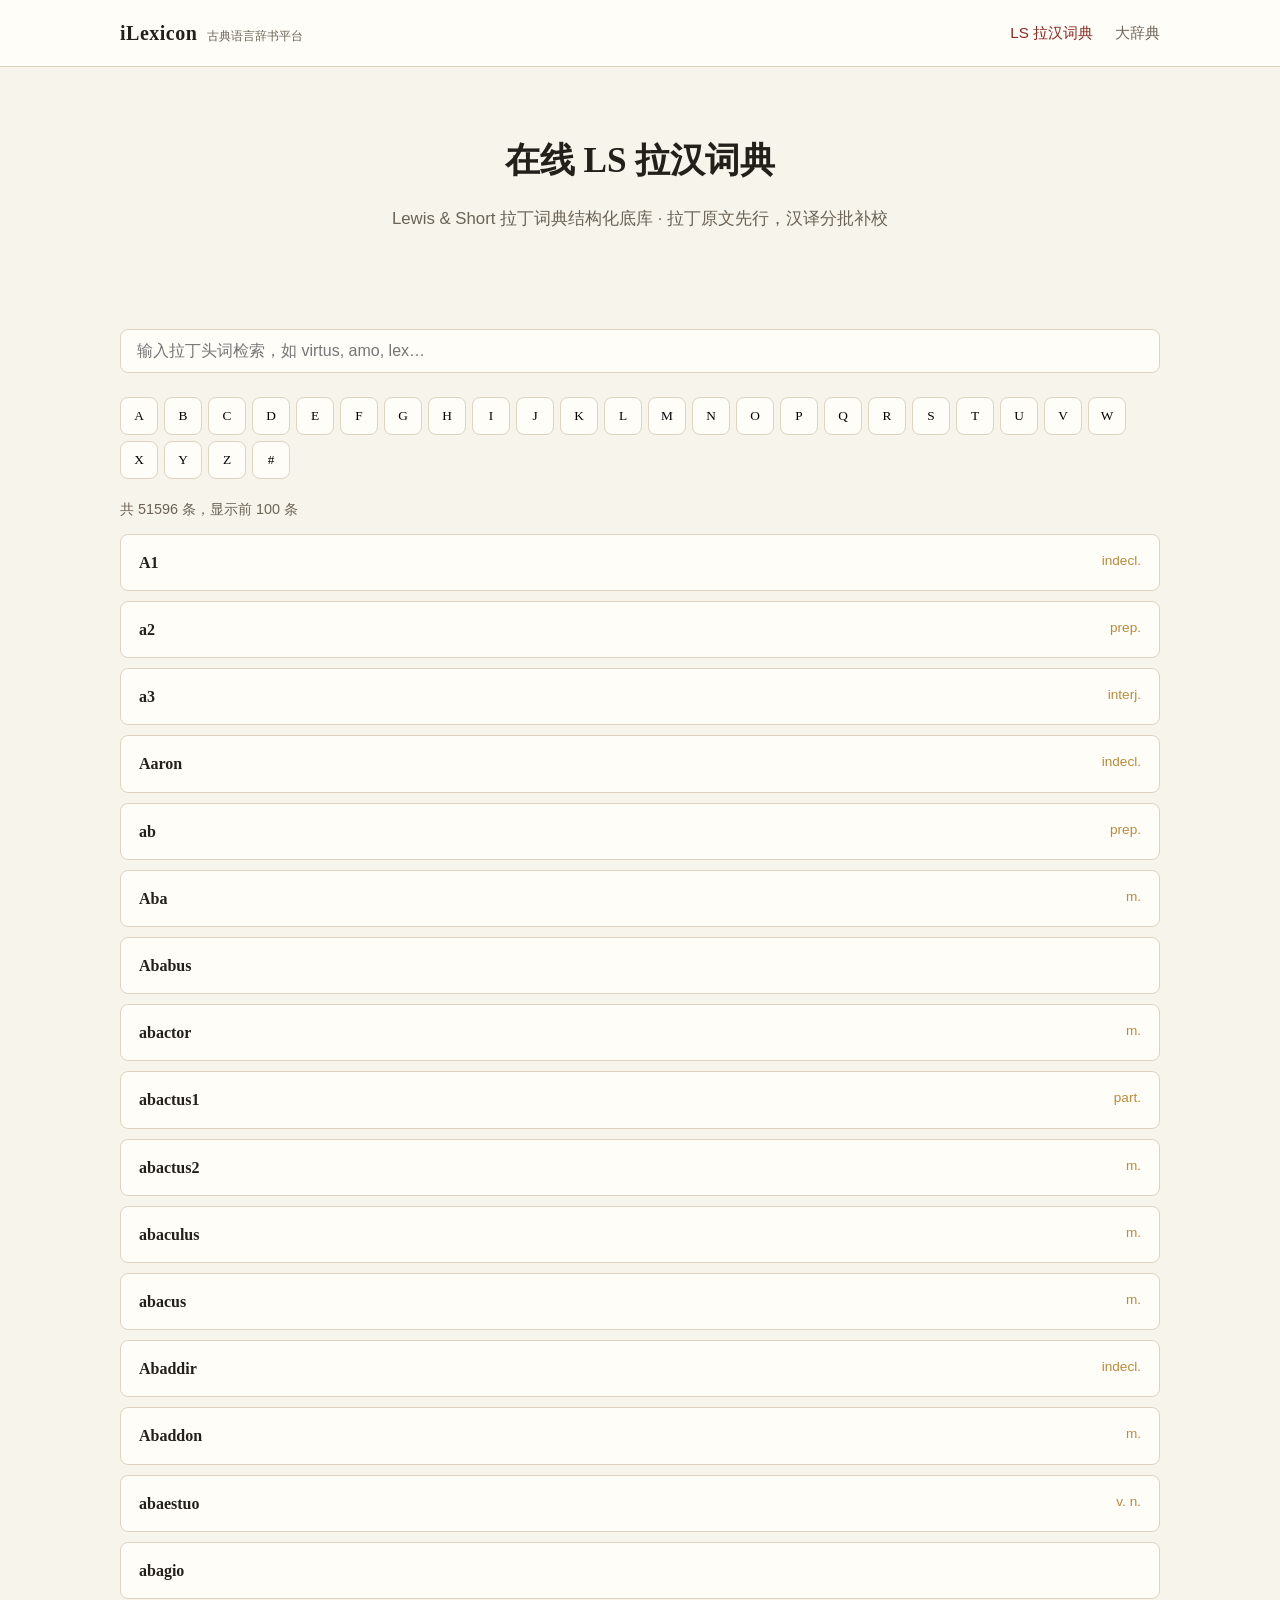
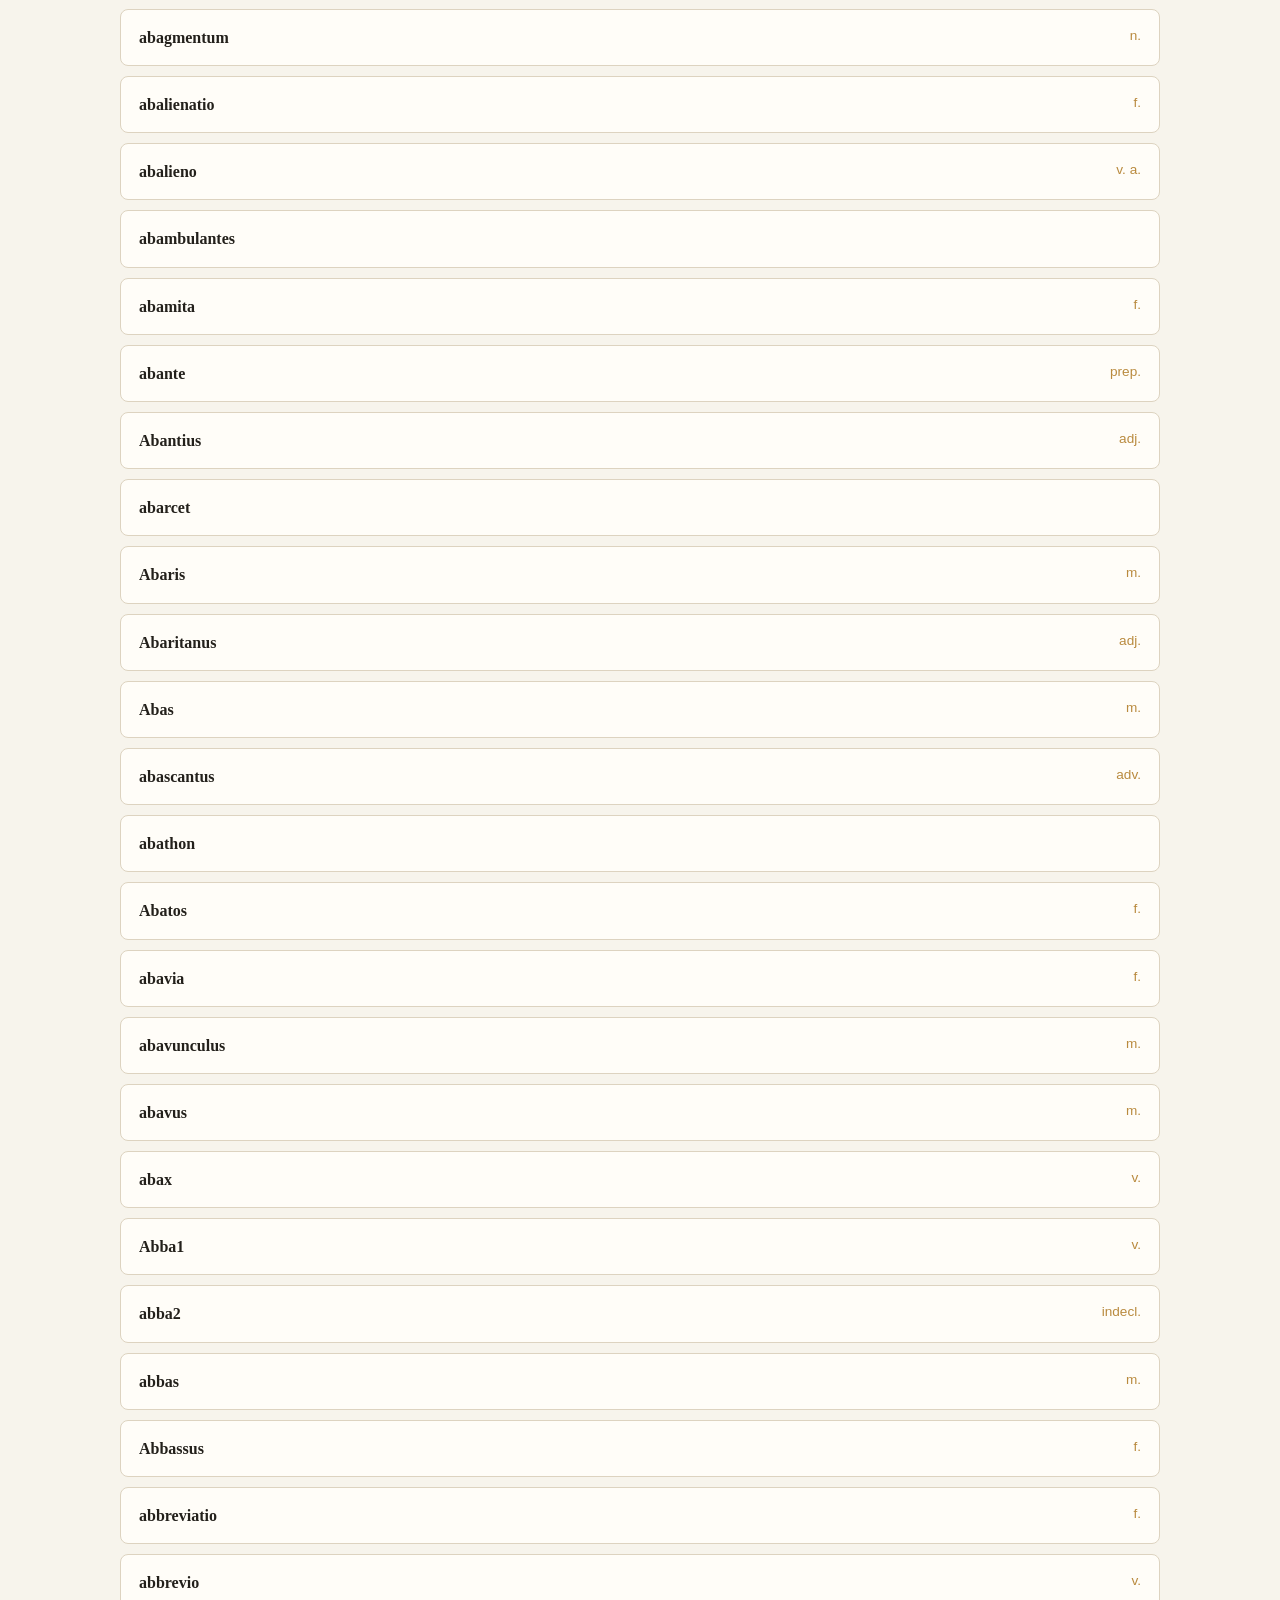
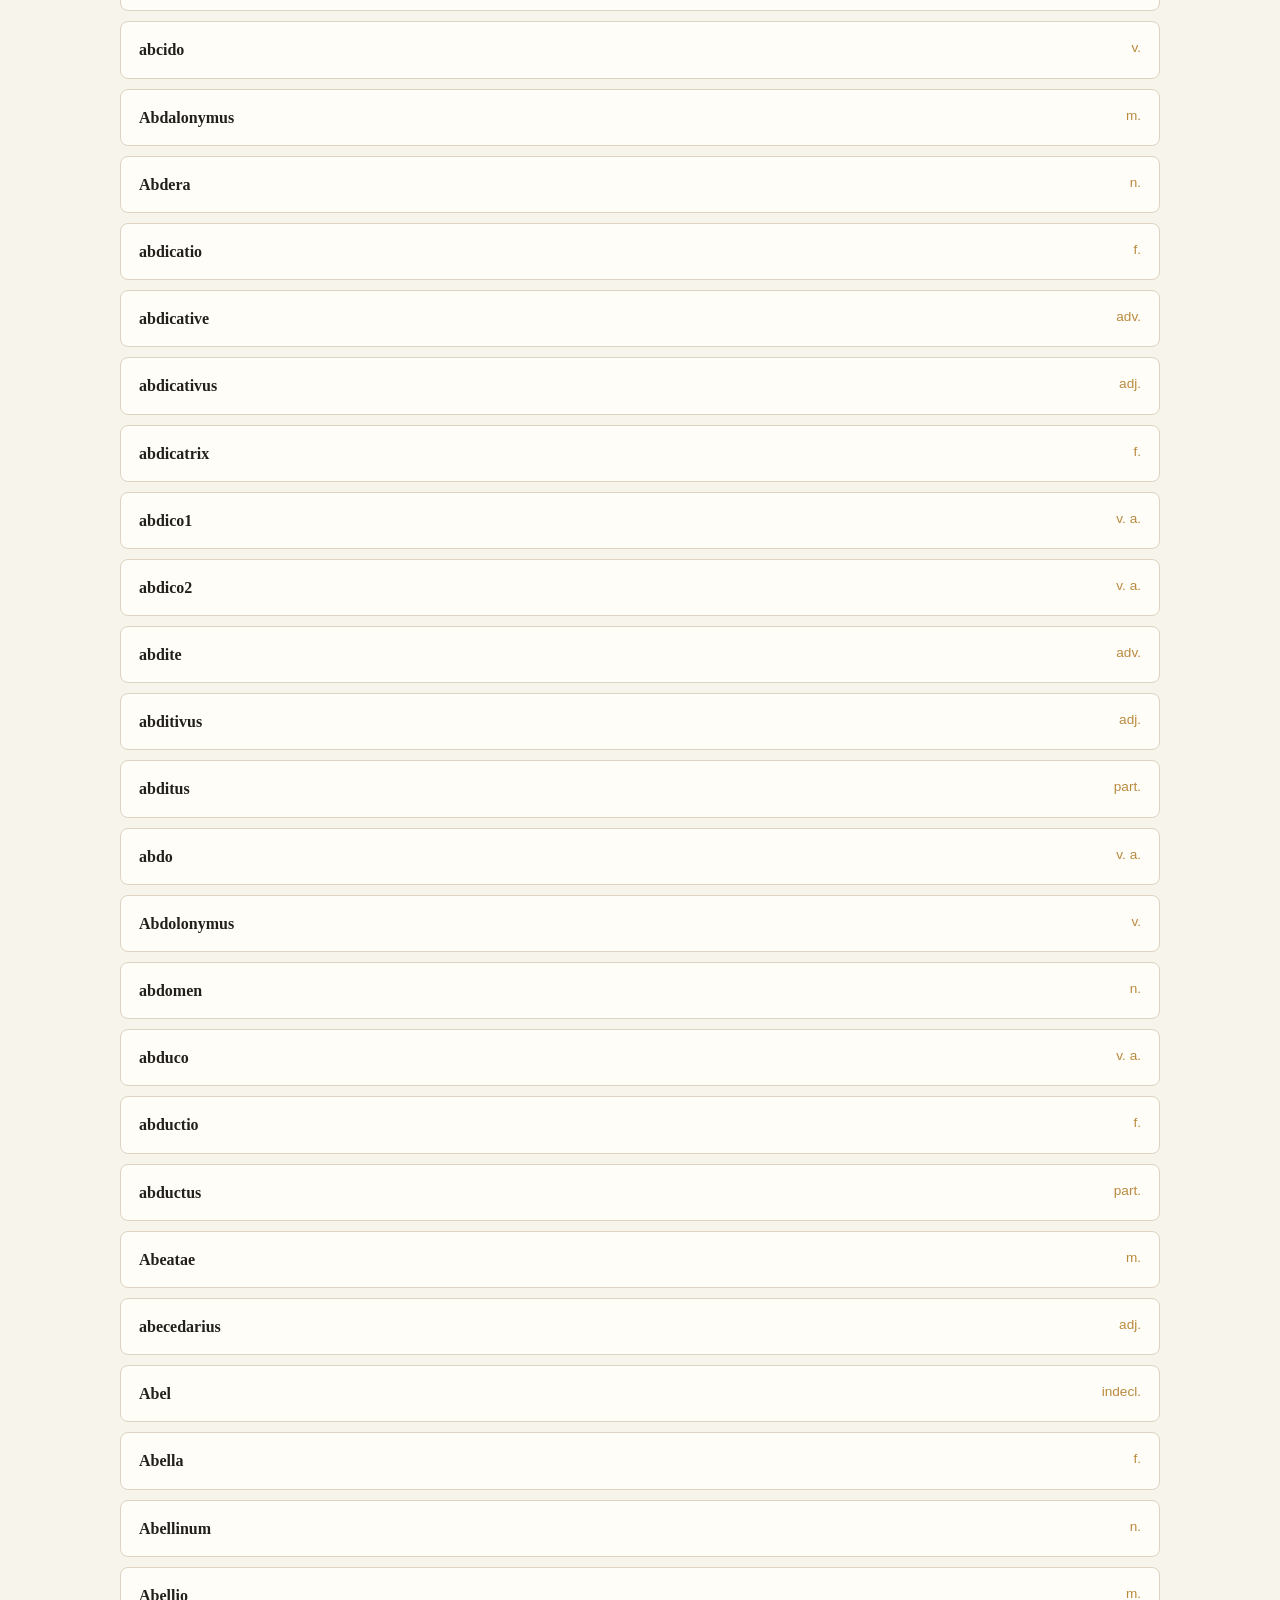
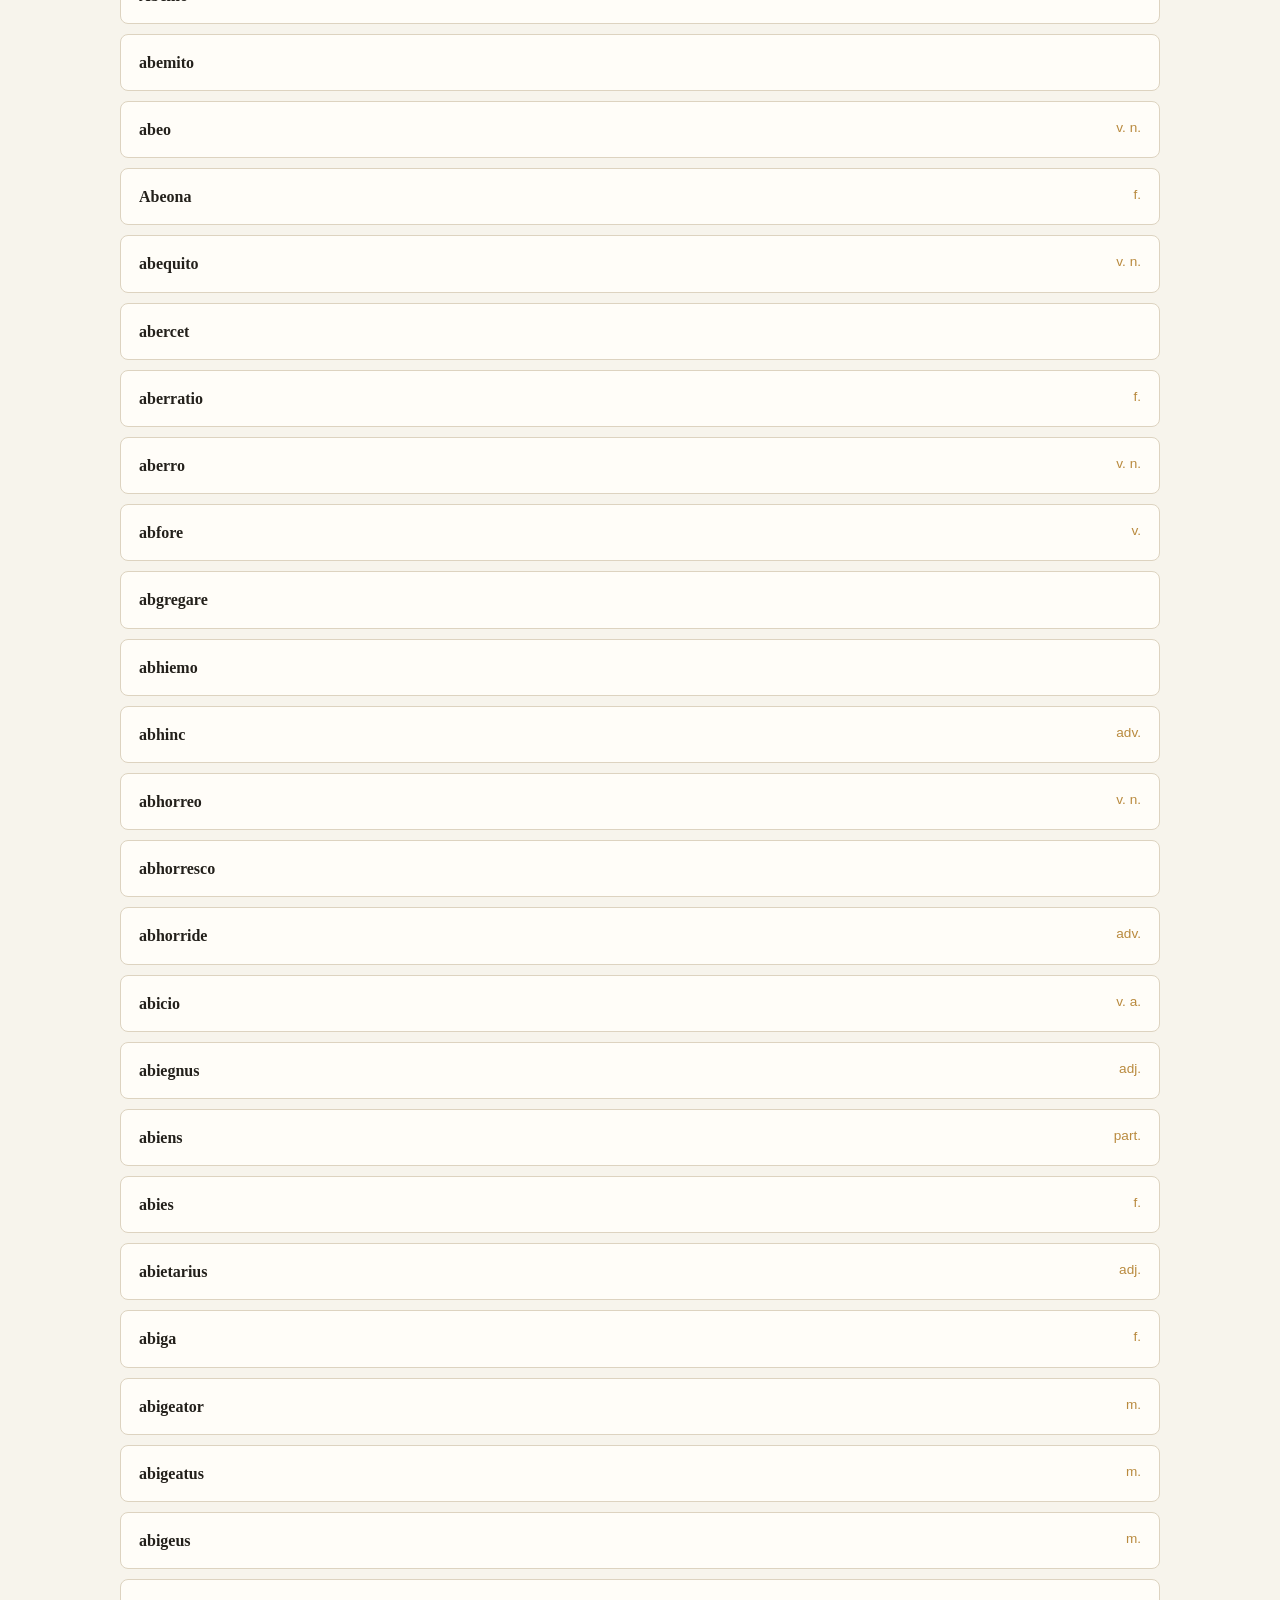
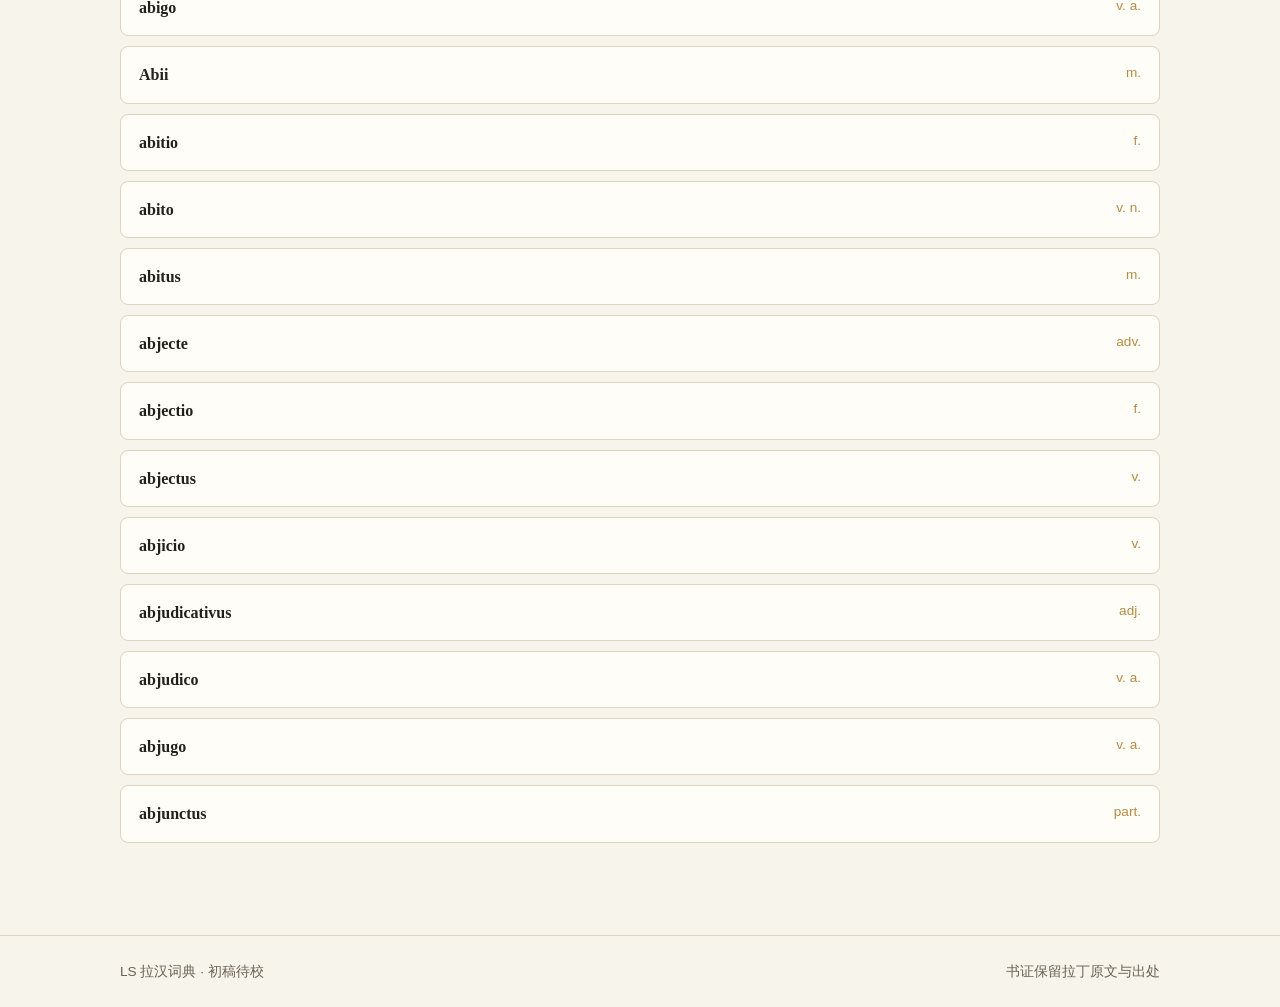
==== ls.html @ 72907d19 "iLexicon static site: LS dictionary + Magnum placeholder" ====
<!DOCTYPE html>
<html lang="zh-CN">
<head>
    <meta charset="UTF-8">
    <meta name="viewport" content="width=device-width, initial-scale=1.0">
    <title>在线 LS 拉汉词典 | iLexicon</title>
    <link rel="stylesheet" href="assets/css/style.css">
</head>
<body>
    <nav class="navbar">
        <div class="nav-container">
            <a href="index.html" class="logo-link">
                <span class="logo-text">iLexicon</span>
                <span class="logo-sub">古典语言辞书平台</span>
            </a>
            <div class="nav-menu">
                <a href="ls.html" class="nav-link active">LS 拉汉词典</a>
                <a href="magnum.html" class="nav-link">大辞典</a>
            </div>
        </div>
    </nav>

    <header class="hero">
        <div class="container">
            <h1 class="hero-title">在线 LS 拉汉词典</h1>
            <p class="hero-sub">Lewis &amp; Short 拉丁词典结构化底库 · 拉丁原文先行，汉译分批补校</p>
        </div>
    </header>

    <main class="container">
        <section class="section">
            <div class="toolbar">
                <input id="search" class="search-box" type="text" placeholder="输入拉丁头词检索，如 virtus, amo, lex…" autocomplete="off">
            </div>
            <div id="alpha" class="alpha-bar"></div>
            <div id="meta" class="result-meta"></div>
            <div id="results" class="result-list"></div>
            <div id="detail" class="detail" style="display:none;"></div>
        </section>
    </main>

    <footer>
        <div class="container footer-inner">
            <span>LS 拉汉词典 · 初稿待校</span>
            <span>书证保留拉丁原文与出处</span>
        </div>
    </footer>

    <script src="assets/js/ls.js"></script>
</body>
</html>
---- assets/css/style.css ----
:root {
    --bg: #f7f4ec;
    --bg-card: #fffdf8;
    --ink: #23201b;
    --ink-light: #6b6355;
    --border: #ddd3c0;
    --primary: #8a2b25;
    --primary-dark: #6d1f1a;
    --accent: #b98a3e;
    --radius: 10px;
    --shadow: 0 6px 20px rgba(60, 45, 20, 0.10);
    --serif: 'Noto Serif SC', 'Songti SC', Georgia, serif;
    --sans: 'Noto Sans SC', 'PingFang SC', sans-serif;
}

* { box-sizing: border-box; margin: 0; padding: 0; }

body {
    background: var(--bg);
    color: var(--ink);
    font-family: var(--sans);
    line-height: 1.7;
}

.container { max-width: 1080px; margin: 0 auto; padding: 0 20px; }

/* 顶部导航 */
.navbar {
    background: var(--bg-card);
    border-bottom: 1px solid var(--border);
    position: sticky; top: 0; z-index: 20;
}
.nav-container {
    display: flex; align-items: center; justify-content: space-between;
    padding: 16px 20px; max-width: 1080px; margin: 0 auto;
}
.logo-link { display: flex; align-items: baseline; gap: 10px; text-decoration: none; color: var(--ink); }
.logo-text { font-family: var(--serif); font-size: 1.25rem; font-weight: 700; letter-spacing: 0.5px; }
.logo-sub { font-size: 0.78rem; color: var(--ink-light); }
.nav-menu { display: flex; gap: 22px; }
.nav-link { text-decoration: none; color: var(--ink-light); font-size: 0.95rem; }
.nav-link:hover, .nav-link.active { color: var(--primary); }

/* 英雄区 */
.hero { padding: 64px 0 40px; text-align: center; }
.hero-title { font-family: var(--serif); font-size: 2.2rem; margin-bottom: 14px; }
.hero-sub { color: var(--ink-light); font-size: 1.05rem; max-width: 640px; margin: 0 auto; }

/* 版块卡片 */
.section { padding: 32px 0; }
.section-title { font-family: var(--serif); font-size: 1.4rem; margin-bottom: 24px; text-align: center; }
.grid { display: grid; grid-template-columns: repeat(2, 1fr); gap: 24px; }
.card {
    background: var(--bg-card); border: 1px solid var(--border);
    border-radius: var(--radius); padding: 28px; box-shadow: var(--shadow);
    display: flex; flex-direction: column; gap: 12px;
}
.card-icon { font-size: 1.8rem; color: var(--primary); }
.card-title { font-family: var(--serif); font-size: 1.25rem; }
.card-title-latin { font-style: italic; color: var(--ink-light); font-size: 0.95rem; }
.card-brief { color: var(--ink-light); flex-grow: 1; }
.btn {
    display: inline-flex; align-items: center; gap: 8px;
    padding: 10px 18px; border-radius: 8px; text-decoration: none;
    font-weight: 500; border: 1px solid var(--primary);
}
.btn-primary { background: var(--primary); color: #fff; }
.btn-primary:hover { background: var(--primary-dark); }
.btn-outline { background: transparent; color: var(--primary); }
.btn-outline:hover { background: rgba(138, 43, 37, 0.08); }

/* 词典页 */
.toolbar { display: flex; gap: 12px; flex-wrap: wrap; margin: 24px 0; align-items: center; }
.search-box {
    flex: 1; min-width: 220px; padding: 12px 16px; font-size: 1rem;
    border: 1px solid var(--border); border-radius: 8px; background: var(--bg-card);
}
.search-box:focus { outline: none; border-color: var(--primary); }
.alpha-bar { display: flex; flex-wrap: wrap; gap: 6px; margin-bottom: 18px; }
.alpha-bar button {
    width: 38px; height: 38px; border: 1px solid var(--border); background: var(--bg-card);
    border-radius: 8px; cursor: pointer; font-family: var(--serif);
}
.alpha-bar button.active, .alpha-bar button:hover { background: var(--primary); color: #fff; border-color: var(--primary); }
.result-meta { color: var(--ink-light); font-size: 0.9rem; margin-bottom: 12px; }
.result-list { display: grid; gap: 10px; }
.result-item {
    background: var(--bg-card); border: 1px solid var(--border); border-radius: 8px;
    padding: 14px 18px; cursor: pointer; display: flex; justify-content: space-between; gap: 12px;
}
.result-item:hover { border-color: var(--primary); }
.result-head { font-family: var(--serif); font-weight: 700; }
.result-pos { color: var(--accent); font-size: 0.85rem; }

/* 详情 */
.detail {
    background: var(--bg-card); border: 1px solid var(--border); border-radius: var(--radius);
    padding: 28px; margin-top: 20px;
}
.detail-head { display: flex; align-items: baseline; gap: 14px; flex-wrap: wrap; margin-bottom: 10px; }
.detail-title { font-family: var(--serif); font-size: 1.6rem; }
.detail-pos { color: var(--accent); font-style: italic; }
.detail-etym { color: var(--ink-light); font-size: 0.92rem; margin-bottom: 16px; }
.detail-body { white-space: pre-wrap; }
.detail-body h4 { font-family: var(--serif); margin: 14px 0 6px; }
.zh-block { border-left: 3px solid var(--accent); padding-left: 14px; margin: 12px 0; }
.tag { display: inline-block; font-size: 0.75rem; color: var(--ink-light); border: 1px solid var(--border); border-radius: 6px; padding: 2px 8px; }
.pending { color: var(--ink-light); font-style: italic; }

footer { margin-top: 60px; border-top: 1px solid var(--border); padding: 24px 0; color: var(--ink-light); font-size: 0.85rem; }
.footer-inner { display: flex; justify-content: space-between; flex-wrap: wrap; gap: 10px; }

@media (max-width: 720px) {
    .grid { grid-template-columns: 1fr; }
    .hero-title { font-size: 1.6rem; }
    .nav-menu { gap: 14px; }
}
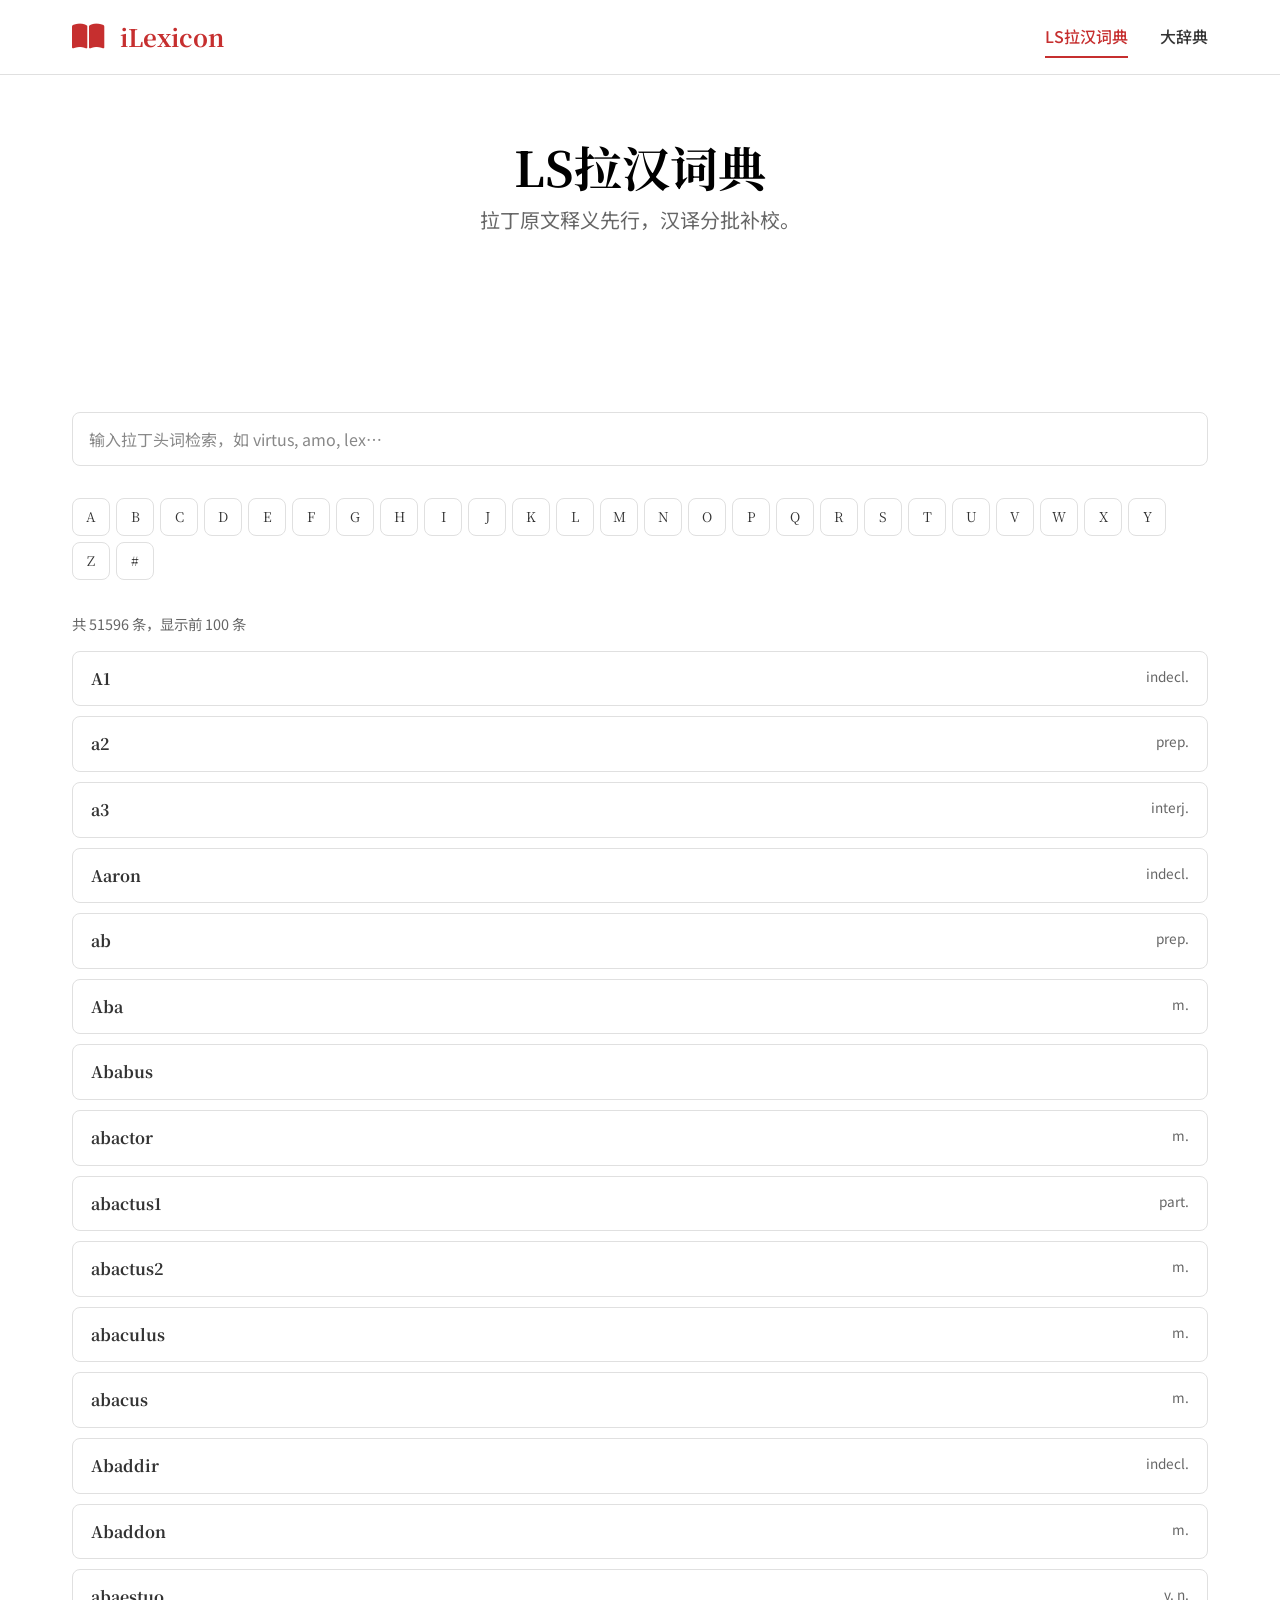
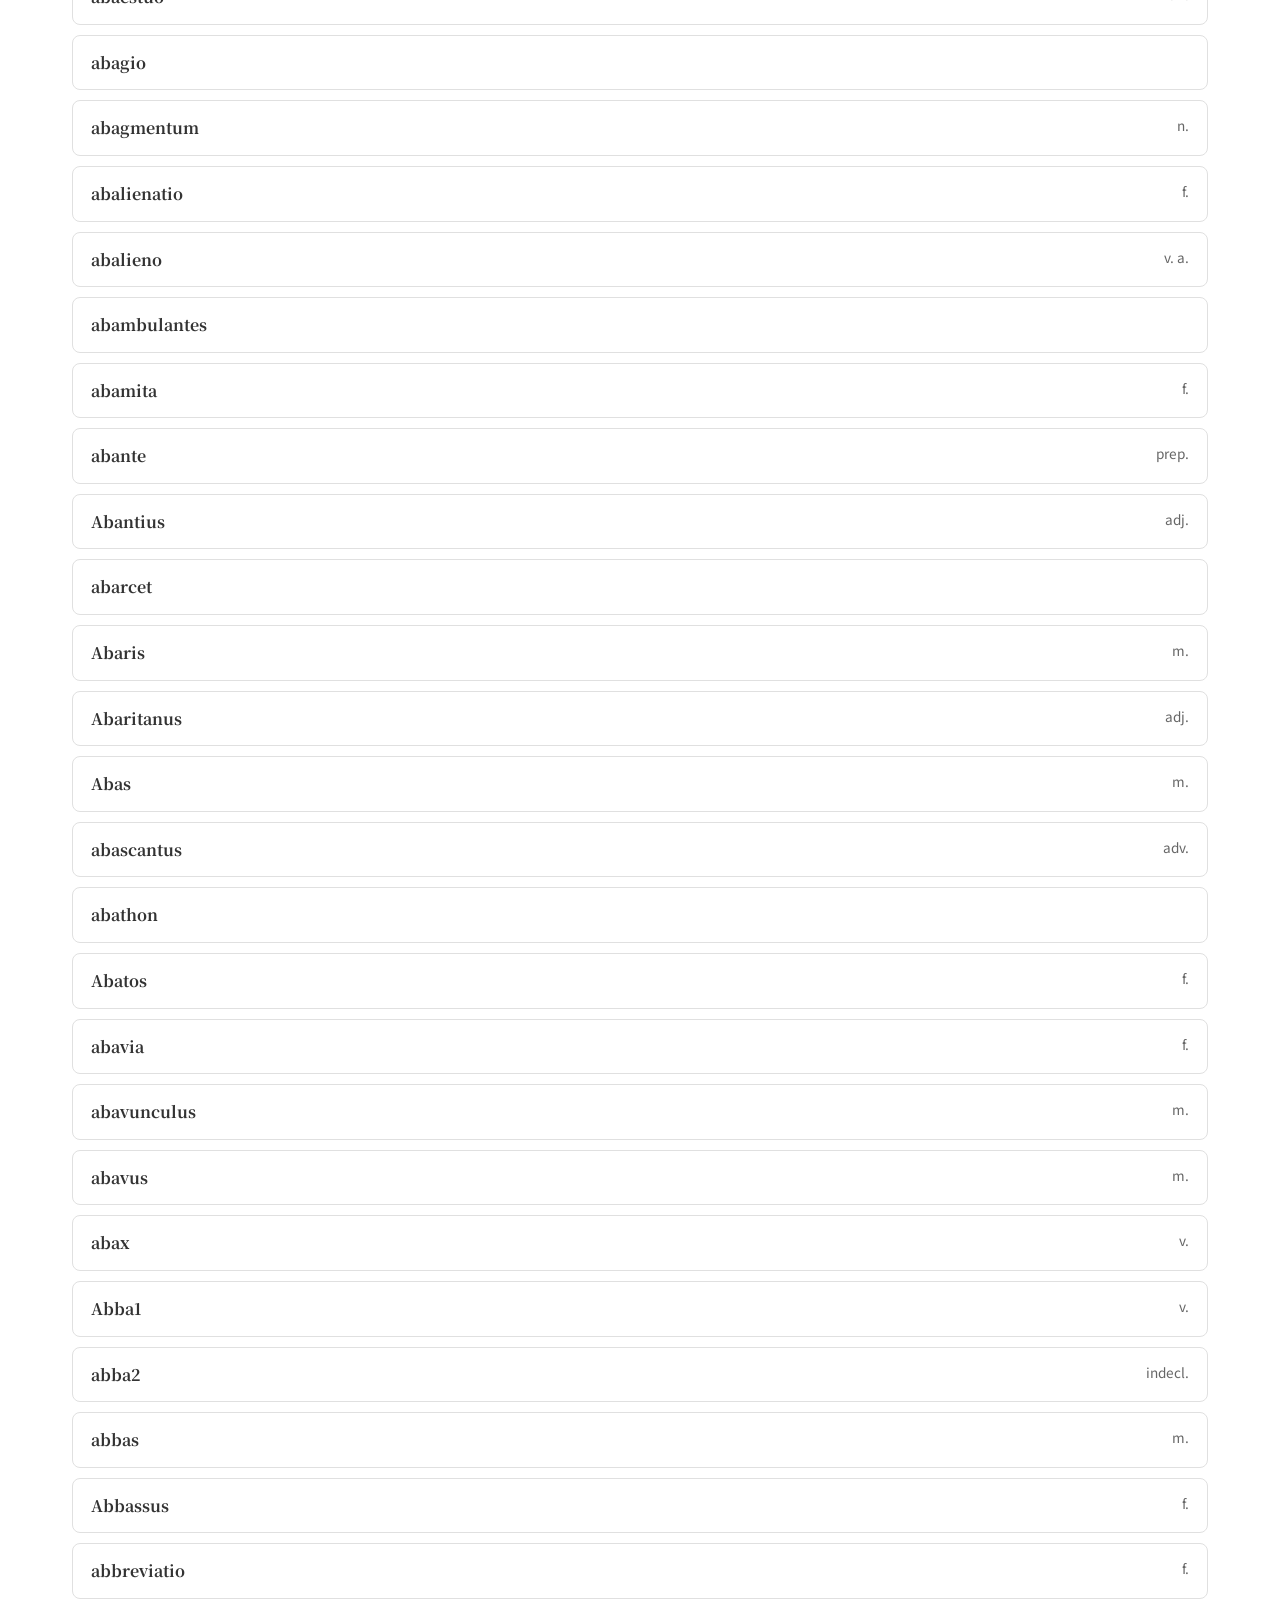
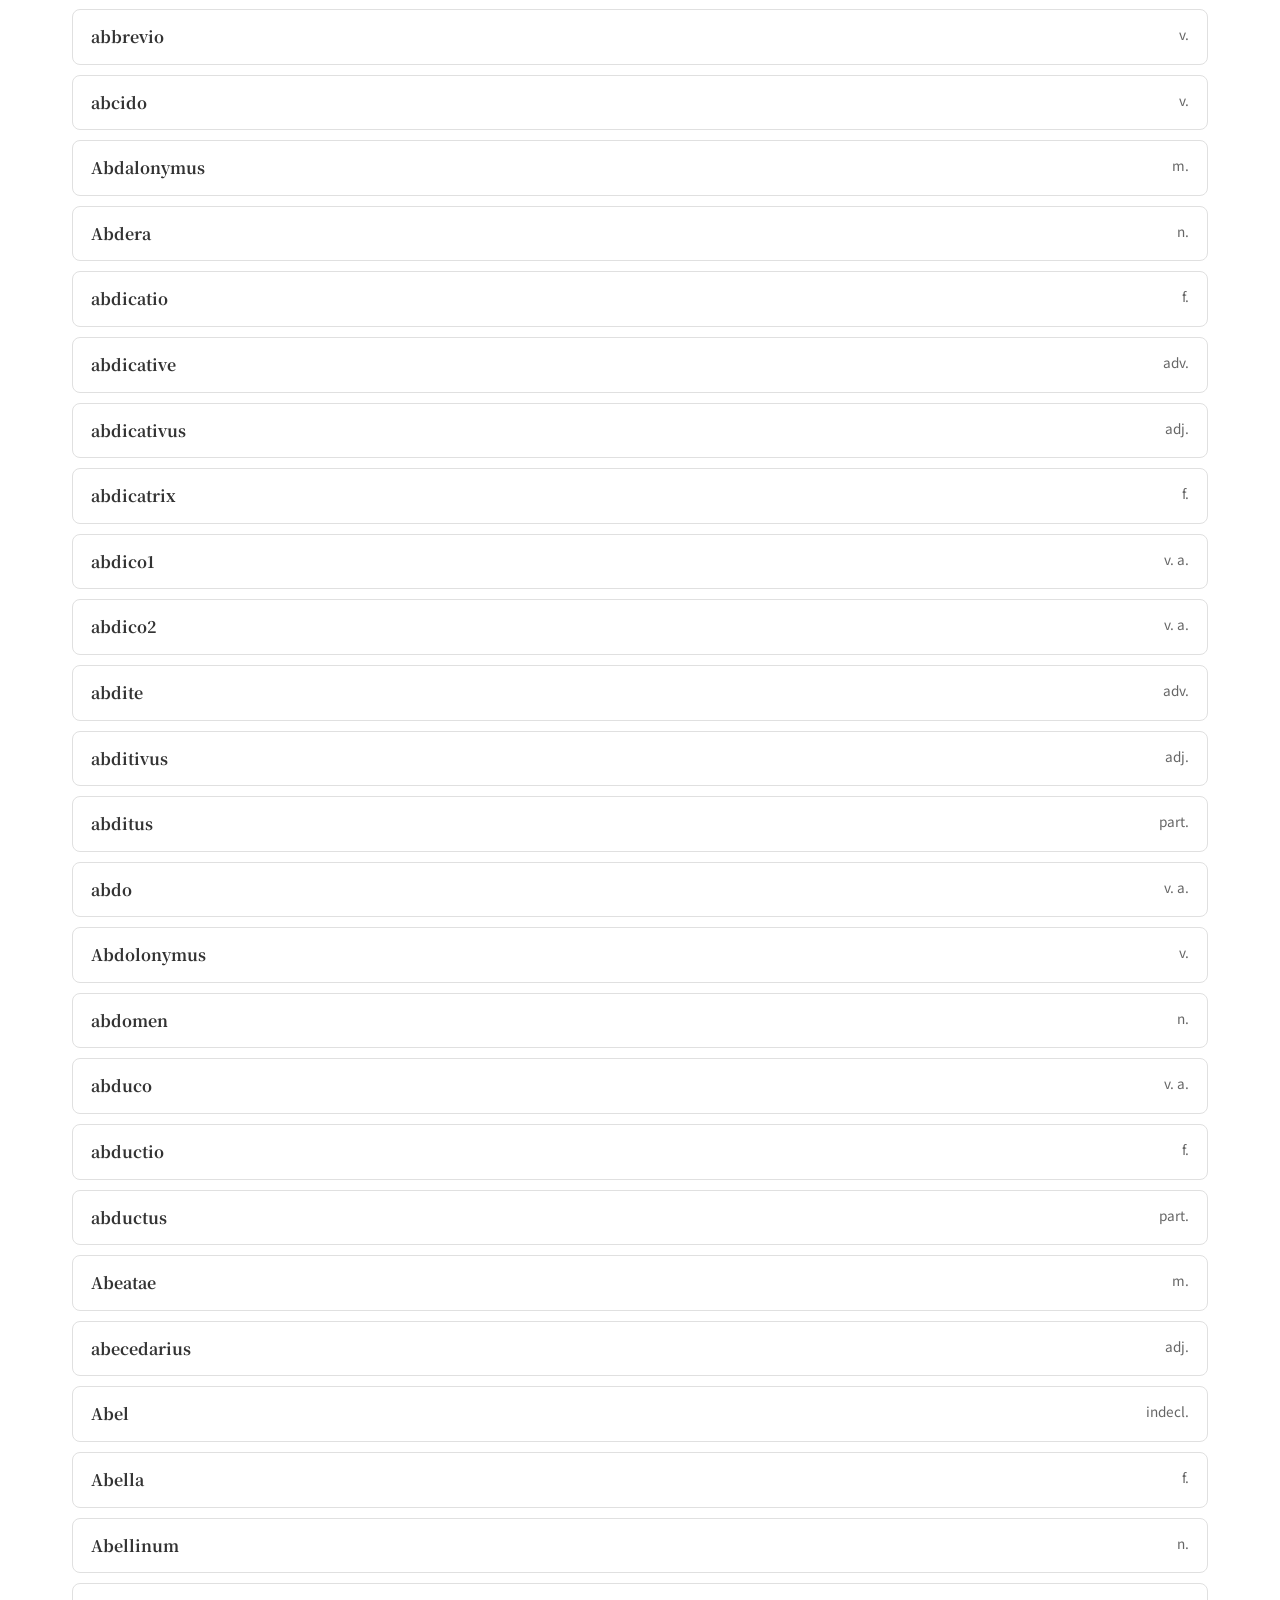
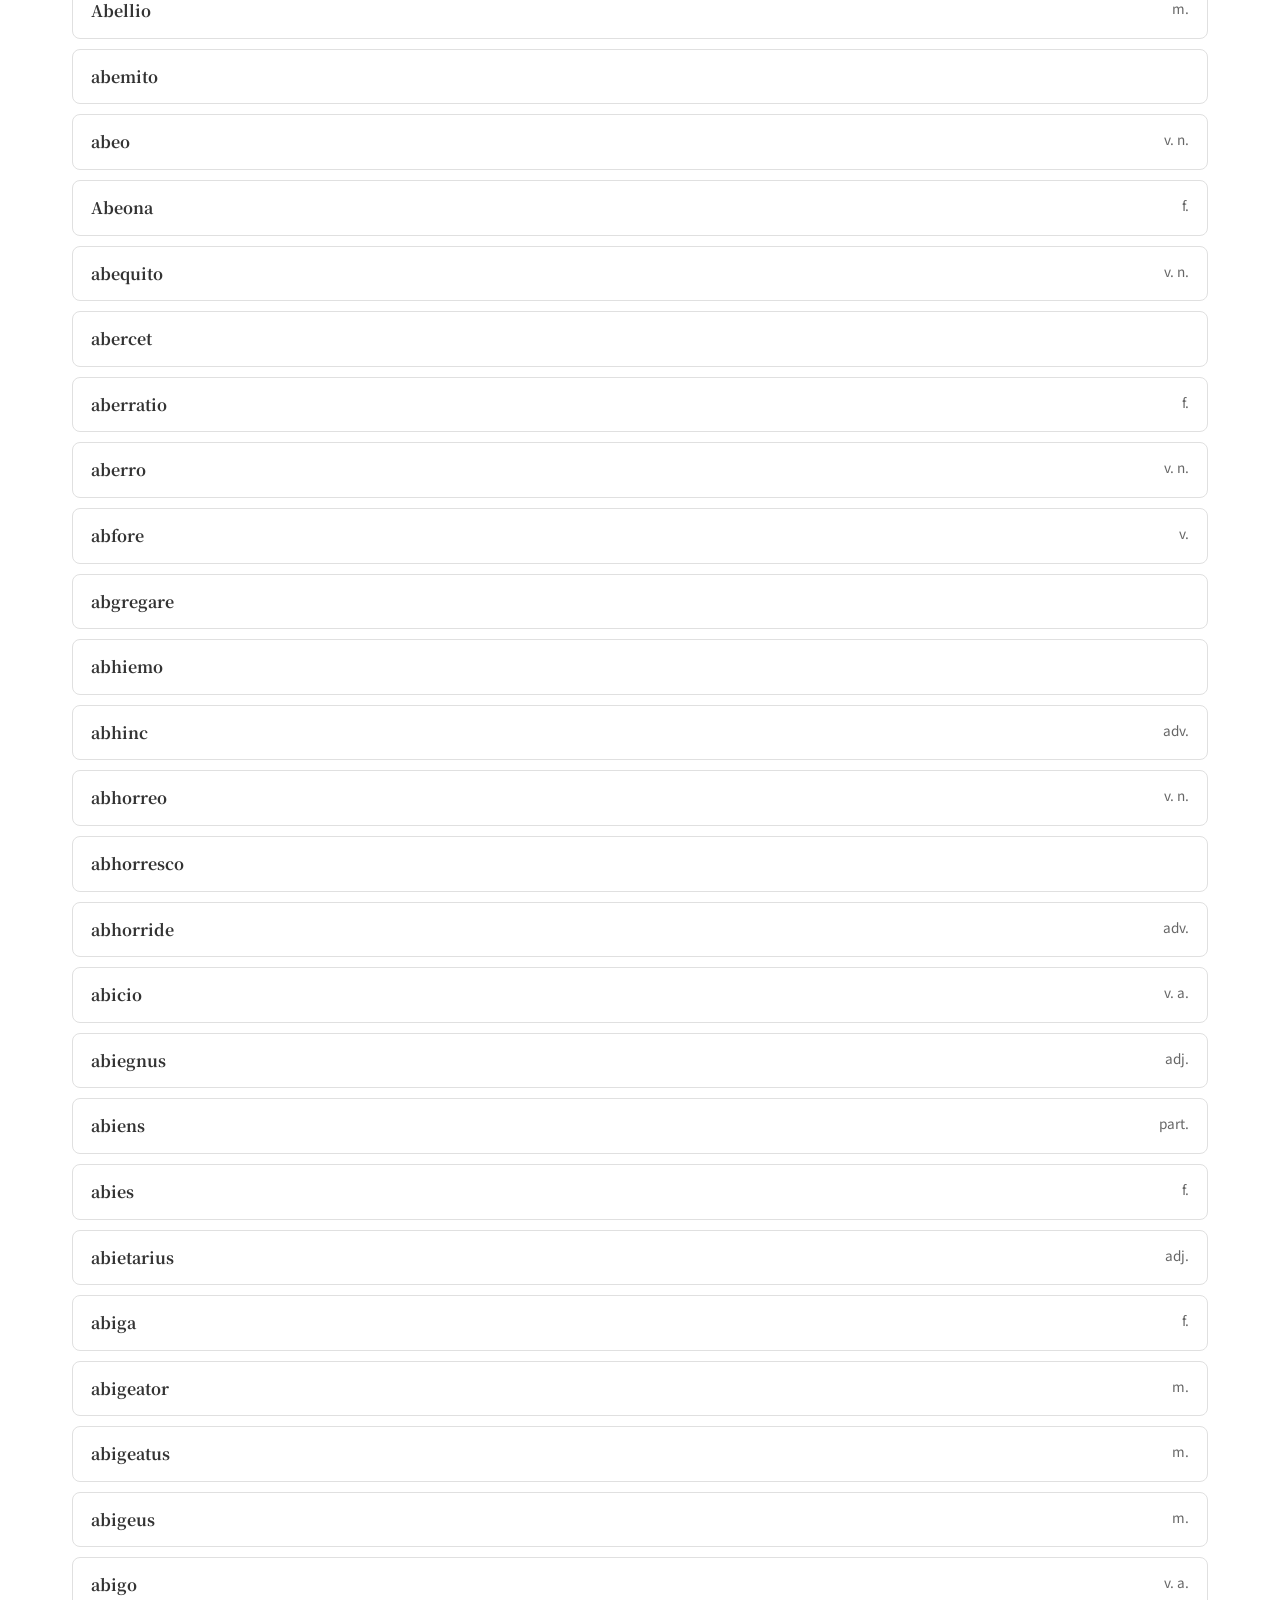
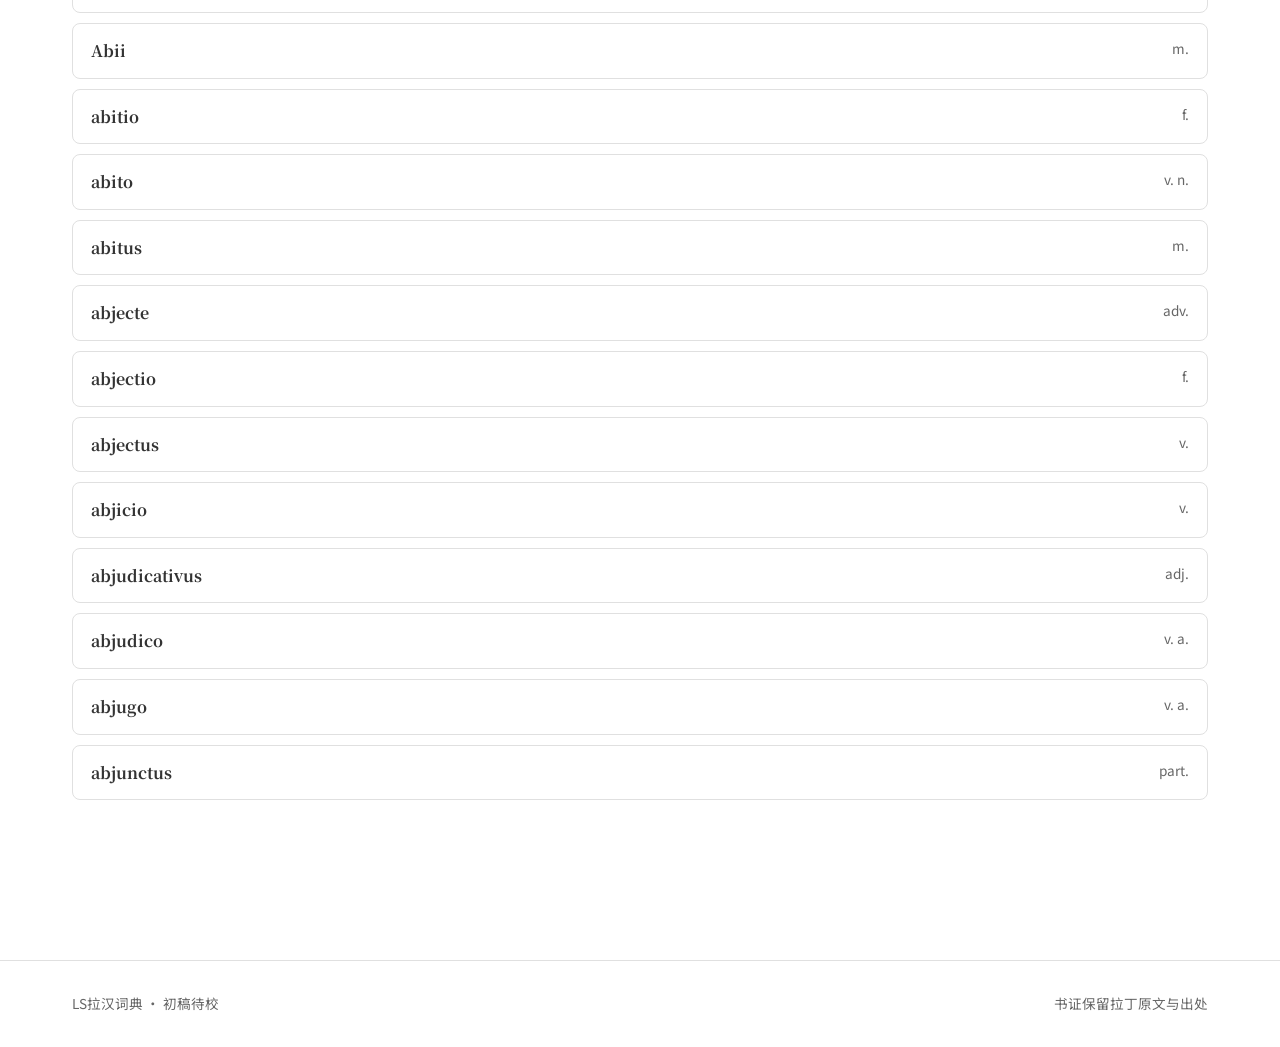
==== commit 65161d1d: "Align frontend with main site; add entry load feedback" ====
--- a/ls.html
+++ b/ls.html
@@ -3,18 +3,23 @@
 <head>
     <meta charset="UTF-8">
     <meta name="viewport" content="width=device-width, initial-scale=1.0">
-    <title>在线 LS 拉汉词典 | iLexicon</title>
+    <title>LS拉汉词典 | iLexicon</title>
+    <link rel="icon" href="data:,">
     <link rel="stylesheet" href="assets/css/style.css">
+    <link rel="stylesheet" href="https://cdnjs.cloudflare.com/ajax/libs/font-awesome/6.4.0/css/all.min.css">
+    <link href="https://fonts.googleapis.com/css2?family=Noto+Serif+SC:wght@400;700&family=Noto+Sans+SC:wght@300;400;500&display=swap" rel="stylesheet">
 </head>
 <body>
     <nav class="navbar">
-        <div class="nav-container">
-            <a href="index.html" class="logo-link">
-                <span class="logo-text">iLexicon</span>
-                <span class="logo-sub">古典语言辞书平台</span>
-            </a>
+        <div class="container nav-container">
+            <div class="nav-brand">
+                <a href="index.html" class="logo-link">
+                    <i class="fas fa-book-open logo-icon"></i>
+                    <span class="logo-text">iLexicon</span>
+                </a>
+            </div>
             <div class="nav-menu">
-                <a href="ls.html" class="nav-link active">LS 拉汉词典</a>
+                <a href="ls.html" class="nav-link active">LS拉汉词典</a>
                 <a href="magnum.html" class="nav-link">大辞典</a>
             </div>
         </div>
@@ -22,8 +27,8 @@
 
     <header class="hero">
         <div class="container">
-            <h1 class="hero-title">在线 LS 拉汉词典</h1>
-            <p class="hero-sub">Lewis &amp; Short 拉丁词典结构化底库 · 拉丁原文先行，汉译分批补校</p>
+            <h1 class="hero-title">LS拉汉词典</h1>
+            <p class="hero-sub">拉丁原文释义先行，汉译分批补校。</p>
         </div>
     </header>
 
@@ -41,7 +46,7 @@
 
     <footer>
         <div class="container footer-inner">
-            <span>LS 拉汉词典 · 初稿待校</span>
+            <span>LS拉汉词典 · 初稿待校</span>
             <span>书证保留拉丁原文与出处</span>
         </div>
     </footer>
--- a/assets/css/style.css
+++ b/assets/css/style.css
@@ -1,117 +1,380 @@
+/* ===== iLexicon 辞书平台样式（对齐 iLogos Open 主站） ===== */
+
 :root {
-    --bg: #f7f4ec;
-    --bg-card: #fffdf8;
-    --ink: #23201b;
-    --ink-light: #6b6355;
-    --border: #ddd3c0;
-    --primary: #8a2b25;
-    --primary-dark: #6d1f1a;
-    --accent: #b98a3e;
-    --radius: 10px;
-    --shadow: 0 6px 20px rgba(60, 45, 20, 0.10);
-    --serif: 'Noto Serif SC', 'Songti SC', Georgia, serif;
-    --sans: 'Noto Sans SC', 'PingFang SC', sans-serif;
-}
-
-* { box-sizing: border-box; margin: 0; padding: 0; }
+    /* 中国红色系（与主站一致） */
+    --color-primary: #C62F2F;
+    --color-primary-dark: #A82525;
+    --color-primary-light: #E85454;
+    --color-primary-bg: #FFF5F5;
+
+    /* 中性色系（学术风格） */
+    --color-text: #333333;
+    --color-text-light: #666666;
+    --color-text-lighter: #888888;
+    --color-bg: #FFFFFF;
+    --color-bg-light: #F9F9F9;
+    --color-bg-gray: #F5F5F5;
+    --color-border: #E0E0E0;
+    --color-border-light: #EEEEEE;
+
+    /* 字体 */
+    --font-serif: 'Noto Serif SC', 'Noto Serif', serif;
+    --font-sans: 'Noto Sans SC', 'Roboto', -apple-system, BlinkMacSystemFont, sans-serif;
+
+    /* 间距 */
+    --spacing-xs: 0.5rem;
+    --spacing-sm: 1rem;
+    --spacing-md: 2rem;
+    --spacing-lg: 3rem;
+    --spacing-xl: 4rem;
+    --spacing-xxl: 6rem;
+
+    /* 圆角 / 阴影 / 过渡 */
+    --radius-sm: 4px;
+    --radius-md: 8px;
+    --radius-lg: 12px;
+    --shadow-sm: 0 2px 8px rgba(0, 0, 0, 0.08);
+    --shadow-md: 0 4px 12px rgba(0, 0, 0, 0.1);
+    --shadow-lg: 0 8px 24px rgba(0, 0, 0, 0.12);
+    --transition-fast: 0.2s ease;
+    --transition-normal: 0.3s ease;
+}
+
+* { margin: 0; padding: 0; box-sizing: border-box; }
+
+html { scroll-behavior: smooth; }
 
 body {
-    background: var(--bg);
-    color: var(--ink);
-    font-family: var(--sans);
-    line-height: 1.7;
-}
-
-.container { max-width: 1080px; margin: 0 auto; padding: 0 20px; }
-
-/* 顶部导航 */
+    font-family: var(--font-sans);
+    color: var(--color-text);
+    background-color: var(--color-bg);
+    line-height: 1.6;
+    overflow-x: hidden;
+    -webkit-font-smoothing: antialiased;
+    -moz-osx-font-smoothing: grayscale;
+}
+
+.container {
+    width: 100%;
+    max-width: 1200px;
+    margin: 0 auto;
+    padding: 0 var(--spacing-md);
+}
+
+h1, h2, h3, h4, h5, h6 {
+    font-family: var(--font-serif);
+    font-weight: 700;
+    line-height: 1.2;
+    margin-bottom: var(--spacing-sm);
+}
+
+a { color: var(--color-primary); text-decoration: none; transition: color var(--transition-fast); }
+a:hover { color: var(--color-primary-dark); }
+
+/* ===== 顶部导航（对齐主站 .navbar） ===== */
 .navbar {
-    background: var(--bg-card);
-    border-bottom: 1px solid var(--border);
-    position: sticky; top: 0; z-index: 20;
-}
+    position: sticky;
+    top: 0;
+    left: 0;
+    width: 100%;
+    background-color: rgba(255, 255, 255, 0.95);
+    border-bottom: 1px solid var(--color-border);
+    z-index: 1000;
+    padding: var(--spacing-sm) 0;
+    backdrop-filter: blur(10px);
+}
+
 .nav-container {
-    display: flex; align-items: center; justify-content: space-between;
-    padding: 16px 20px; max-width: 1080px; margin: 0 auto;
-}
-.logo-link { display: flex; align-items: baseline; gap: 10px; text-decoration: none; color: var(--ink); }
-.logo-text { font-family: var(--serif); font-size: 1.25rem; font-weight: 700; letter-spacing: 0.5px; }
-.logo-sub { font-size: 0.78rem; color: var(--ink-light); }
-.nav-menu { display: flex; gap: 22px; }
-.nav-link { text-decoration: none; color: var(--ink-light); font-size: 0.95rem; }
-.nav-link:hover, .nav-link.active { color: var(--primary); }
-
-/* 英雄区 */
-.hero { padding: 64px 0 40px; text-align: center; }
-.hero-title { font-family: var(--serif); font-size: 2.2rem; margin-bottom: 14px; }
-.hero-sub { color: var(--ink-light); font-size: 1.05rem; max-width: 640px; margin: 0 auto; }
-
-/* 版块卡片 */
-.section { padding: 32px 0; }
-.section-title { font-family: var(--serif); font-size: 1.4rem; margin-bottom: 24px; text-align: center; }
-.grid { display: grid; grid-template-columns: repeat(2, 1fr); gap: 24px; }
-.card {
-    background: var(--bg-card); border: 1px solid var(--border);
-    border-radius: var(--radius); padding: 28px; box-shadow: var(--shadow);
-    display: flex; flex-direction: column; gap: 12px;
-}
-.card-icon { font-size: 1.8rem; color: var(--primary); }
-.card-title { font-family: var(--serif); font-size: 1.25rem; }
-.card-title-latin { font-style: italic; color: var(--ink-light); font-size: 0.95rem; }
-.card-brief { color: var(--ink-light); flex-grow: 1; }
+    display: flex;
+    justify-content: space-between;
+    align-items: center;
+}
+
+.nav-brand { display: flex; align-items: center; }
+
+.logo-link {
+    display: flex;
+    align-items: center;
+    gap: var(--spacing-xs);
+    text-decoration: none;
+    color: var(--color-text);
+    transition: color var(--transition-fast);
+}
+.logo-link:hover { color: var(--color-primary); }
+
+.logo-icon {
+    font-size: 1.8rem;
+    font-weight: 900;
+    color: var(--color-primary);
+    margin-right: 0.5rem;
+    transition: all var(--transition-normal);
+}
+.logo-link:hover .logo-icon { color: var(--color-primary-dark); transform: scale(1.05); }
+
+.logo-text {
+    font-family: var(--font-serif);
+    font-size: 1.5rem;
+    font-weight: 700;
+    color: var(--color-primary);
+}
+
+.nav-menu {
+    display: flex;
+    align-items: center;
+    gap: var(--spacing-md);
+}
+
+.nav-link {
+    color: var(--color-text);
+    text-decoration: none;
+    font-weight: 500;
+    font-size: 1rem;
+    padding: var(--spacing-xs) 0;
+    position: relative;
+    transition: color var(--transition-fast);
+}
+.nav-link:hover { color: var(--color-primary); }
+.nav-link.active { color: var(--color-primary); }
+.nav-link.active::after {
+    content: '';
+    position: absolute;
+    bottom: 0;
+    left: 0;
+    width: 100%;
+    height: 2px;
+    background-color: var(--color-primary);
+}
+
+/* ===== 英雄区（对齐主站 .hero） ===== */
+.hero {
+    display: flex;
+    flex-direction: column;
+    align-items: center;
+    padding: var(--spacing-xl) var(--spacing-md) var(--spacing-lg);
+    text-align: center;
+}
+
+.hero-title {
+    font-family: var(--font-serif);
+    font-weight: 700;
+    font-size: clamp(1.8rem, 4vw, 3rem);
+    line-height: 1.15;
+    color: #000000;
+    margin: 0;
+}
+
+.hero-sub {
+    font-size: clamp(1rem, 2vw, 1.25rem);
+    color: var(--color-text-light);
+    margin: 10px auto 0;
+    max-width: 700px;
+}
+
+/* ===== 版块区块 ===== */
+.section { padding: var(--spacing-xxl) 0; }
+
+.section-title {
+    text-align: center;
+    margin-bottom: var(--spacing-sm);
+}
+
+.grid {
+    display: grid;
+    grid-template-columns: repeat(2, 1fr);
+    gap: var(--spacing-lg);
+    margin-top: var(--spacing-lg);
+}
+
+/* 卡片（对齐主站 .tool-card） */
+.card,
+.tool-card {
+    background-color: var(--color-bg);
+    border: 1px solid var(--color-border);
+    border-radius: var(--radius-md);
+    padding: var(--spacing-lg);
+    transition: all var(--transition-normal);
+    display: flex;
+    flex-direction: column;
+    height: 100%;
+}
+.card:hover,
+.tool-card:hover {
+    transform: translateY(-8px);
+    box-shadow: var(--shadow-lg);
+    border-color: var(--color-primary);
+}
+
+.card-icon,
+.tool-icon {
+    font-size: 2.5rem;
+    color: var(--color-primary);
+    margin-bottom: var(--spacing-md);
+}
+
+.card-title,
+.tool-title {
+    font-family: var(--font-serif);
+    font-size: 1.5rem;
+    margin-bottom: var(--spacing-sm);
+}
+
+.card-brief,
+.tool-description {
+    color: var(--color-text-light);
+    margin-bottom: var(--spacing-md);
+    flex-grow: 1;
+}
+
+.card-actions,
+.tool-actions { margin-top: auto; }
+
+.tool-link {
+    display: inline-flex;
+    align-items: center;
+    gap: var(--spacing-xs);
+    color: var(--color-primary);
+    font-weight: 500;
+    transition: all var(--transition-fast);
+}
+.tool-link:hover { color: var(--color-primary-dark); gap: var(--spacing-sm); }
+
+/* ===== 按钮（对齐主站 .btn） ===== */
 .btn {
-    display: inline-flex; align-items: center; gap: 8px;
-    padding: 10px 18px; border-radius: 8px; text-decoration: none;
-    font-weight: 500; border: 1px solid var(--primary);
-}
-.btn-primary { background: var(--primary); color: #fff; }
-.btn-primary:hover { background: var(--primary-dark); }
-.btn-outline { background: transparent; color: var(--primary); }
-.btn-outline:hover { background: rgba(138, 43, 37, 0.08); }
-
-/* 词典页 */
-.toolbar { display: flex; gap: 12px; flex-wrap: wrap; margin: 24px 0; align-items: center; }
+    display: inline-flex;
+    align-items: center;
+    justify-content: center;
+    gap: 0.5rem;
+    padding: 0.875rem 1.75rem;
+    border-radius: var(--radius-sm);
+    font-weight: 500;
+    font-size: 1rem;
+    text-align: center;
+    cursor: pointer;
+    border: 1px solid var(--color-primary);
+    transition: all var(--transition-normal);
+}
+
+.btn-primary { background-color: var(--color-primary); color: #fff; }
+.btn-primary:hover {
+    background-color: var(--color-primary-dark);
+    border-color: var(--color-primary-dark);
+    transform: translateY(-2px);
+    box-shadow: var(--shadow-md);
+}
+
+.btn-secondary,
+.btn-outline {
+    background-color: transparent;
+    color: var(--color-primary);
+}
+.btn-secondary:hover,
+.btn-outline:hover {
+    background-color: var(--color-primary);
+    color: #fff;
+    transform: translateY(-2px);
+    box-shadow: var(--shadow-md);
+}
+
+/* ===== 词典页工具条 ===== */
+.toolbar {
+    display: flex;
+    gap: 12px;
+    flex-wrap: wrap;
+    margin: var(--spacing-md) 0;
+    align-items: center;
+}
+
 .search-box {
-    flex: 1; min-width: 220px; padding: 12px 16px; font-size: 1rem;
-    border: 1px solid var(--border); border-radius: 8px; background: var(--bg-card);
-}
-.search-box:focus { outline: none; border-color: var(--primary); }
-.alpha-bar { display: flex; flex-wrap: wrap; gap: 6px; margin-bottom: 18px; }
+    flex: 1;
+    min-width: 220px;
+    padding: 0.875rem 1rem;
+    font-size: 1rem;
+    font-family: var(--font-sans);
+    color: var(--color-text);
+    border: 1px solid var(--color-border);
+    border-radius: var(--radius-md);
+    background: var(--color-bg);
+}
+.search-box::placeholder { color: var(--color-text-lighter); }
+.search-box:focus { outline: none; border-color: var(--color-primary); }
+
+.alpha-bar { display: flex; flex-wrap: wrap; gap: 6px; margin-bottom: var(--spacing-md); }
 .alpha-bar button {
-    width: 38px; height: 38px; border: 1px solid var(--border); background: var(--bg-card);
-    border-radius: 8px; cursor: pointer; font-family: var(--serif);
-}
-.alpha-bar button.active, .alpha-bar button:hover { background: var(--primary); color: #fff; border-color: var(--primary); }
-.result-meta { color: var(--ink-light); font-size: 0.9rem; margin-bottom: 12px; }
+    width: 38px;
+    height: 38px;
+    border: 1px solid var(--color-border);
+    background: var(--color-bg);
+    border-radius: var(--radius-md);
+    cursor: pointer;
+    font-family: var(--font-serif);
+    color: var(--color-text);
+    transition: all var(--transition-fast);
+}
+.alpha-bar button:hover { border-color: var(--color-primary); color: var(--color-primary); }
+.alpha-bar button.active { background: var(--color-primary); color: #fff; border-color: var(--color-primary); }
+
+.result-meta { color: var(--color-text-light); font-size: 0.9rem; margin-bottom: var(--spacing-sm); }
+
 .result-list { display: grid; gap: 10px; }
 .result-item {
-    background: var(--bg-card); border: 1px solid var(--border); border-radius: 8px;
-    padding: 14px 18px; cursor: pointer; display: flex; justify-content: space-between; gap: 12px;
-}
-.result-item:hover { border-color: var(--primary); }
-.result-head { font-family: var(--serif); font-weight: 700; }
-.result-pos { color: var(--accent); font-size: 0.85rem; }
-
-/* 详情 */
+    background: var(--color-bg);
+    border: 1px solid var(--color-border);
+    border-radius: var(--radius-md);
+    padding: 14px 18px;
+    cursor: pointer;
+    display: flex;
+    justify-content: space-between;
+    gap: 12px;
+    transition: all var(--transition-fast);
+}
+.result-item:hover { border-color: var(--color-primary); }
+.result-head { font-family: var(--font-serif); font-weight: 700; }
+.result-pos { color: var(--color-text-light); font-size: 0.85rem; }
+
+/* ===== 详情卡片 ===== */
 .detail {
-    background: var(--bg-card); border: 1px solid var(--border); border-radius: var(--radius);
-    padding: 28px; margin-top: 20px;
-}
+    background: var(--color-bg);
+    border: 1px solid var(--color-border);
+    border-radius: var(--radius-md);
+    padding: var(--spacing-lg);
+    margin-top: var(--spacing-md);
+}
+
 .detail-head { display: flex; align-items: baseline; gap: 14px; flex-wrap: wrap; margin-bottom: 10px; }
-.detail-title { font-family: var(--serif); font-size: 1.6rem; }
-.detail-pos { color: var(--accent); font-style: italic; }
-.detail-etym { color: var(--ink-light); font-size: 0.92rem; margin-bottom: 16px; }
+.detail-title { font-family: var(--font-serif); font-size: 1.6rem; }
+.detail-pos { color: var(--color-text-light); font-style: italic; }
+.detail-etym { color: var(--color-text-light); font-size: 0.92rem; margin-bottom: var(--spacing-md); }
 .detail-body { white-space: pre-wrap; }
-.detail-body h4 { font-family: var(--serif); margin: 14px 0 6px; }
-.zh-block { border-left: 3px solid var(--accent); padding-left: 14px; margin: 12px 0; }
-.tag { display: inline-block; font-size: 0.75rem; color: var(--ink-light); border: 1px solid var(--border); border-radius: 6px; padding: 2px 8px; }
-.pending { color: var(--ink-light); font-style: italic; }
-
-footer { margin-top: 60px; border-top: 1px solid var(--border); padding: 24px 0; color: var(--ink-light); font-size: 0.85rem; }
+.detail-body h4 { font-family: var(--font-serif); margin: 14px 0 6px; }
+
+.zh-block { border-left: 3px solid var(--color-primary); padding-left: 14px; margin: 12px 0; }
+
+.tag {
+    display: inline-block;
+    font-size: 0.75rem;
+    color: var(--color-text-light);
+    border: 1px solid var(--color-border);
+    border-radius: 6px;
+    padding: 2px 8px;
+}
+
+.pending { color: var(--color-text-light); font-style: italic; }
+
+.loading { color: var(--color-text-light); padding: 14px 0; }
+
+/* ===== 页脚 ===== */
+footer {
+    margin-top: var(--spacing-xl);
+    border-top: 1px solid var(--color-border);
+    padding: var(--spacing-md) 0;
+    color: var(--color-text-light);
+    font-size: 0.85rem;
+}
 .footer-inner { display: flex; justify-content: space-between; flex-wrap: wrap; gap: 10px; }
 
 @media (max-width: 720px) {
     .grid { grid-template-columns: 1fr; }
     .hero-title { font-size: 1.6rem; }
-    .nav-menu { gap: 14px; }
-}
+    .nav-menu { gap: var(--spacing-sm); }
+    .nav-link { font-size: 0.92rem; }
+}
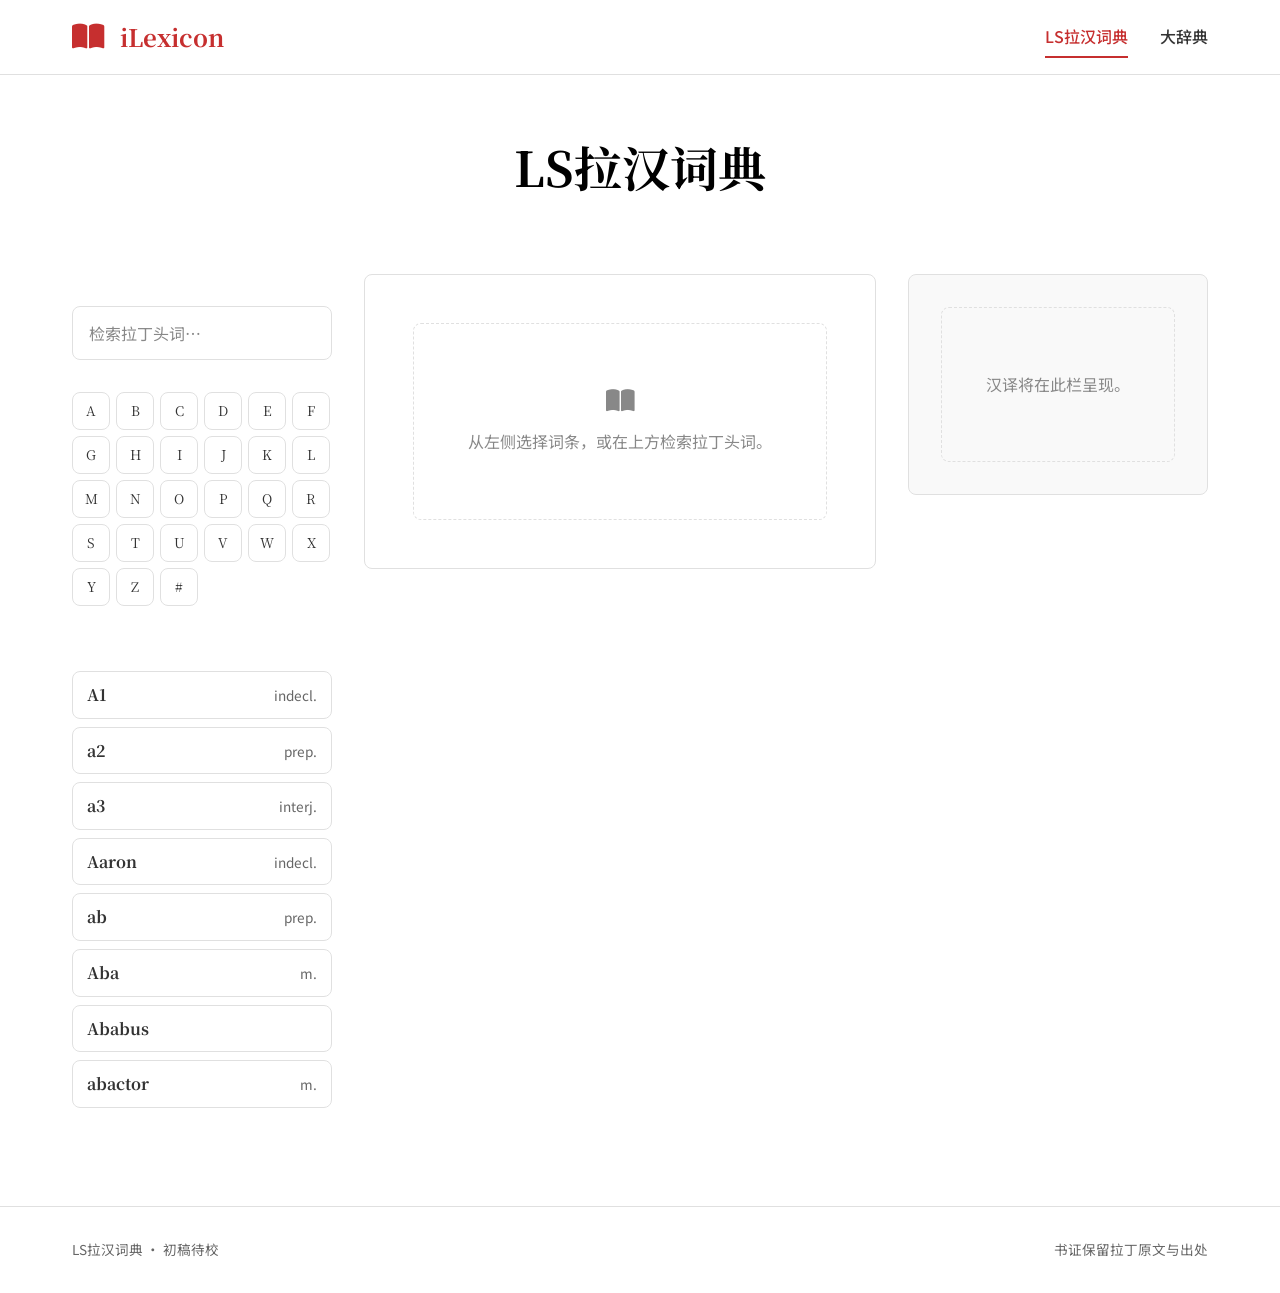
==== commit 7550e70f: "Restructure LS dictionary into three-column layout" ====
--- a/ls.html
+++ b/ls.html
@@ -28,20 +28,31 @@
     <header class="hero">
         <div class="container">
             <h1 class="hero-title">LS拉汉词典</h1>
-            <p class="hero-sub">拉丁原文释义先行，汉译分批补校。</p>
         </div>
     </header>
 
     <main class="container">
-        <section class="section">
-            <div class="toolbar">
-                <input id="search" class="search-box" type="text" placeholder="输入拉丁头词检索，如 virtus, amo, lex…" autocomplete="off">
-            </div>
-            <div id="alpha" class="alpha-bar"></div>
-            <div id="meta" class="result-meta"></div>
-            <div id="results" class="result-list"></div>
-            <div id="detail" class="detail" style="display:none;"></div>
-        </section>
+        <div class="lex-layout">
+            <!-- 左栏：字母 + 词条列表 -->
+            <aside class="lex-side">
+                <div class="toolbar">
+                    <input id="search" class="search-box" type="text" placeholder="检索拉丁头词…" autocomplete="off">
+                </div>
+                <div id="alpha" class="alpha-bar"></div>
+                <div id="meta" class="result-meta"></div>
+                <div id="results" class="entry-list"></div>
+            </aside>
+
+            <!-- 中栏：LS 原文词条 -->
+            <section class="lex-main">
+                <div id="detail" class="detail"></div>
+            </section>
+
+            <!-- 右栏：汉译 -->
+            <aside class="lex-zh">
+                <div id="zh-panel" class="zh-panel"></div>
+            </aside>
+        </div>
     </main>
 
     <footer>
--- a/assets/css/style.css
+++ b/assets/css/style.css
@@ -313,39 +313,96 @@
 .alpha-bar button:hover { border-color: var(--color-primary); color: var(--color-primary); }
 .alpha-bar button.active { background: var(--color-primary); color: #fff; border-color: var(--color-primary); }
 
-.result-meta { color: var(--color-text-light); font-size: 0.9rem; margin-bottom: var(--spacing-sm); }
-
-.result-list { display: grid; gap: 10px; }
-.result-item {
+.result-meta { color: var(--color-text-light); font-size: 0.9rem; margin-bottom: var(--spacing-sm); min-height: 1.2em; }
+
+/* ===== 三栏布局：左词条 / 中原文 / 右汉译 ===== */
+.lex-layout {
+    display: grid;
+    grid-template-columns: 260px minmax(0, 1fr) 300px;
+    gap: var(--spacing-md);
+    align-items: start;
+    padding: var(--spacing-md) 0;
+}
+
+.lex-side,
+.lex-zh {
+    position: sticky;
+    top: var(--spacing-md);
+    max-height: calc(100vh - 4rem);
+    overflow-y: auto;
+}
+
+.entry-list { display: grid; gap: 8px; }
+.entry-item {
     background: var(--color-bg);
     border: 1px solid var(--color-border);
     border-radius: var(--radius-md);
-    padding: 14px 18px;
+    padding: 10px 14px;
     cursor: pointer;
     display: flex;
     justify-content: space-between;
+    align-items: baseline;
     gap: 12px;
     transition: all var(--transition-fast);
 }
-.result-item:hover { border-color: var(--color-primary); }
+.entry-item:hover { border-color: var(--color-primary); }
+.entry-item.active {
+    border-color: var(--color-primary);
+    background: var(--color-primary-bg);
+}
 .result-head { font-family: var(--font-serif); font-weight: 700; }
 .result-pos { color: var(--color-text-light); font-size: 0.85rem; }
 
-/* ===== 详情卡片 ===== */
+.lex-main { min-width: 0; }
+
+/* ===== 详情卡片（中栏原文） ===== */
 .detail {
     background: var(--color-bg);
     border: 1px solid var(--color-border);
     border-radius: var(--radius-md);
     padding: var(--spacing-lg);
-    margin-top: var(--spacing-md);
 }
 
 .detail-head { display: flex; align-items: baseline; gap: 14px; flex-wrap: wrap; margin-bottom: 10px; }
 .detail-title { font-family: var(--font-serif); font-size: 1.6rem; }
 .detail-pos { color: var(--color-text-light); font-style: italic; }
 .detail-etym { color: var(--color-text-light); font-size: 0.92rem; margin-bottom: var(--spacing-md); }
+.detail-section {
+    font-family: var(--font-serif);
+    margin: 16px 0 6px;
+    font-size: 1.05rem;
+}
 .detail-body { white-space: pre-wrap; }
 .detail-body h4 { font-family: var(--font-serif); margin: 14px 0 6px; }
+
+/* ===== 右栏汉译面板 ===== */
+.zh-panel {
+    background: var(--color-bg-light);
+    border: 1px solid var(--color-border);
+    border-radius: var(--radius-md);
+    padding: var(--spacing-md);
+}
+.zh-panel-title {
+    font-family: var(--font-serif);
+    margin-bottom: var(--spacing-sm);
+}
+.zh-note {
+    margin-top: var(--spacing-md);
+    color: var(--color-text-lighter);
+    font-size: 0.82rem;
+    line-height: 1.6;
+}
+
+/* 空状态占位 */
+.placeholder {
+    text-align: center;
+    color: var(--color-text-lighter);
+    padding: var(--spacing-xl) var(--spacing-md);
+    border: 1px dashed var(--color-border);
+    border-radius: var(--radius-md);
+}
+.placeholder i { font-size: 1.6rem; margin-bottom: var(--spacing-sm); }
+.placeholder p { margin: 0; }
 
 .zh-block { border-left: 3px solid var(--color-primary); padding-left: 14px; margin: 12px 0; }
 
@@ -372,6 +429,12 @@
 }
 .footer-inner { display: flex; justify-content: space-between; flex-wrap: wrap; gap: 10px; }
 
+@media (max-width: 1000px) {
+    .lex-layout { grid-template-columns: 1fr; }
+    .lex-side,
+    .lex-zh { position: static; max-height: none; overflow: visible; }
+}
+
 @media (max-width: 720px) {
     .grid { grid-template-columns: 1fr; }
     .hero-title { font-size: 1.6rem; }
